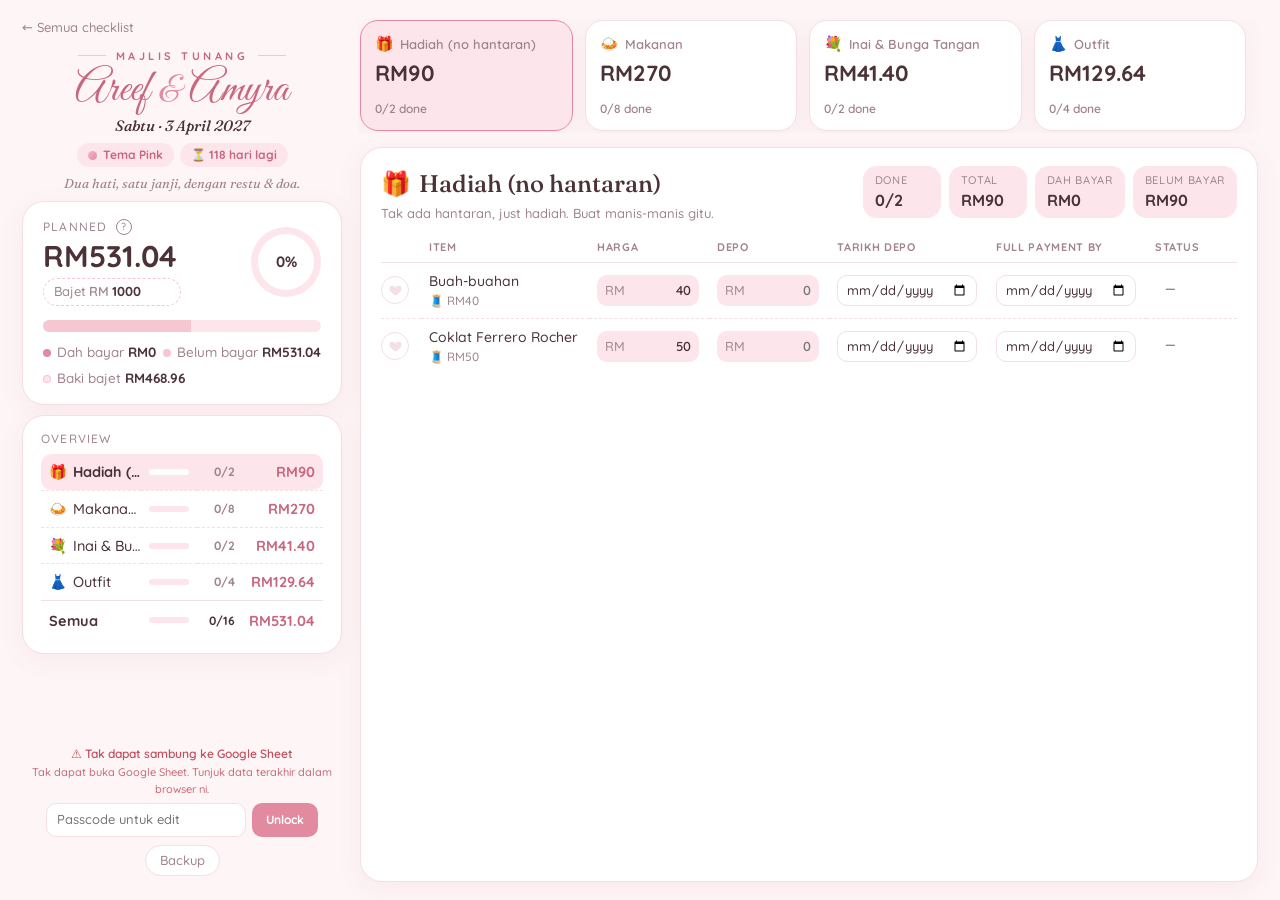
==== tunang.html @ 28b75dd6 "Engagement checklist with Google Sheets sync" ====
<!doctype html>
<html lang="ms">
<head>
  <meta charset="utf-8">
  <meta name="viewport" content="width=device-width, initial-scale=1">
  <title>Majlis Tunang · Areef &amp; Amyra ♡</title>
  <meta name="description" content="Checklist &amp; bajet majlis tunang Areef &amp; Amyra, 3 April 2027.">
  <link rel="icon" href="data:image/svg+xml,<svg xmlns='http://www.w3.org/2000/svg' viewBox='0 0 100 100'><text y='.9em' font-size='90'>💍</text></svg>">
  <link rel="preconnect" href="https://fonts.googleapis.com">
  <link rel="preconnect" href="https://fonts.gstatic.com" crossorigin>
  <link href="https://fonts.googleapis.com/css2?family=Fraunces:ital,wght@0,500;1,500&family=Great+Vibes&family=Quicksand:wght@500;600;700&display=swap" rel="stylesheet">
  <link rel="stylesheet" href="css/style.css">
</head>
<body>
  <main id="app"></main>
  <script src="data/tunang.js"></script>
  <script src="js/app.js"></script>
</body>
</html>
---- css/style.css ----
/* Soft pink, minimalist. Change --accent to match the outfit exactly. */
:root {
  --bg: #fdf5f6;
  --card: #ffffff;
  --ink: #4a3237;
  --muted: #a0848a;
  --line: #f3dfe4;
  --accent: #e28aa0;        /* dusty rose */
  --accent-deep: #c9677f;
  --accent-soft: #fce6ec;
  --planned: #f6c6d3;
  --danger: #c4505f;
  --warn: #c98a2e;
  --ok: #5f9b7a;
  --shadow: 0 6px 24px rgba(201, 103, 127, 0.08);
  color-scheme: light;
}
@media (prefers-color-scheme: dark) {
  :root:not([data-theme="light"]) {
    --bg: #1d1517; --card: #281d20; --ink: #f7e9ec; --muted: #b9989f;
    --line: #3b2a2f; --accent: #f0a1b4; --accent-deep: #f6b9c7;
    --accent-soft: #3d272d; --planned: #6b3c48; --danger: #f08a96;
    --warn: #e9b867; --ok: #8fcaa8;
    --shadow: none; color-scheme: dark;
  }
}

* { box-sizing: border-box; }
html { -webkit-text-size-adjust: 100%; }
body {
  margin: 0;
  background: var(--bg);
  color: var(--ink);
  font: 15px/1.5 "Quicksand", system-ui, sans-serif;
  font-weight: 500;
}
main { max-width: 560px; margin: 0 auto; padding: 20px 16px 48px; }
button, input { font: inherit; color: inherit; }
h1, h2 { font-family: "Fraunces", Georgia, serif; font-weight: 500; margin: 0; }

.back { color: var(--muted); text-decoration: none; font-size: 13px; }
.back:hover { color: var(--accent-deep); }

.hero { text-align: center; margin: 10px 0 16px; }
.kicker {
  margin: 0; color: var(--accent-deep); letter-spacing: .32em; font-size: 11px; font-weight: 700; text-transform: uppercase;
  display: flex; align-items: center; justify-content: center; gap: 10px;
}
.kicker::before, .kicker::after { content: ''; width: 28px; height: 1px; background: var(--planned); }
.hero h1 { font-size: 30px; font-style: italic; margin: 2px 0; }
.hero h1.couple {
  font: 400 46px/1.05 "Great Vibes", "Fraunces", cursive; font-style: normal; color: var(--accent-deep);
  margin: 4px 0 2px; letter-spacing: .01em;
}
.couple span { color: var(--accent); font-size: .8em; }
.when { margin: 0; font: italic 500 15px "Fraunces", Georgia, serif; color: var(--ink); }
.hero-pills { margin: 8px 0 0; display: flex; justify-content: center; gap: 6px; flex-wrap: wrap; }
.hero-pills span {
  display: inline-flex; align-items: center; gap: 6px; padding: 3px 11px; border-radius: 99px;
  font-size: 12px; font-weight: 700; background: var(--accent-soft); color: var(--accent-deep);
}
.pill-theme i { width: 9px; height: 9px; border-radius: 50%; background: linear-gradient(135deg, #f7b6c8, var(--accent)); }
.tagline { margin: 8px 0 0; color: var(--muted); font: italic 13px "Fraunces", Georgia, serif; }

.card {
  background: var(--card);
  border: 1px solid var(--line);
  border-radius: 22px;
  padding: 18px;
  margin-bottom: 14px;
  box-shadow: var(--shadow);
}
.label { margin: 0; color: var(--muted); font-size: 12px; text-transform: uppercase; letter-spacing: .1em; }
.emoji { margin-right: 8px; }

/* ---------- Budget ---------- */
.budget-top { display: flex; justify-content: space-between; align-items: center; gap: 12px; }
.big { margin: 2px 0 0; font-size: 26px; font-weight: 700; white-space: nowrap; }
.cap {
  display: inline-flex; align-items: center; gap: 3px; margin-top: 4px; padding: 3px 10px; cursor: text;
  border: 1px dashed var(--planned); border-radius: 99px; font-size: 13px; color: var(--muted); white-space: nowrap;
  transition: border-color .15s, background .15s;
}
.cap:hover { border-color: var(--accent); background: var(--accent-soft); }
.cap:focus-within { border: 1px solid var(--accent); background: var(--accent-soft); }
.cap span { font-weight: 600; }
.cap input {
  width: 58px; border: none; background: transparent; padding: 0; color: var(--ink); font-weight: 700;
  -moz-appearance: textfield;
}
.cap input::-webkit-inner-spin-button { -webkit-appearance: none; }
.cap input:focus { outline: none; }
.cap i { font-style: normal; color: var(--accent-deep); font-size: 12px; }
.help-btn {
  width: 16px; height: 16px; border-radius: 50%; border: 1px solid var(--muted); background: none; padding: 0;
  font-size: 10px; line-height: 1; color: var(--muted); cursor: pointer; vertical-align: 1px; margin-left: 4px;
}
.help-btn:hover, .help-btn[aria-expanded="true"] { border-color: var(--accent); color: #fff; background: var(--accent); }
.help { margin: 10px 0 0; padding: 10px 12px; border-radius: 12px; background: var(--accent-soft); font-size: 12px; display: grid; grid-template-columns: auto 1fr; gap: 3px 10px; }
.help[hidden] { display: none; }
.help dt { font-weight: 700; color: var(--ink); white-space: nowrap; }
.help dd { margin: 0; color: var(--muted); }
.ring {
  --p: 0;
  width: 64px; height: 64px; border-radius: 50%; flex: none;
  background: conic-gradient(var(--accent) calc(var(--p) * 1%), var(--accent-soft) 0);
  display: grid; place-items: center; transition: background .3s;
}
.ring span {
  width: 50px; height: 50px; border-radius: 50%; background: var(--card);
  display: grid; place-items: center; font-weight: 700; font-size: 14px;
}
.bar {
  display: flex; height: 10px; border-radius: 99px; overflow: hidden;
  background: var(--accent-soft); margin: 16px 0 10px;
}
.bar i { display: block; height: 100%; transition: width .35s ease; }
.bar i:first-child { background: var(--accent); }
.bar i:last-child { background: var(--planned); }
.legend { display: flex; justify-content: space-between; flex-wrap: wrap; gap: 6px; font-size: 13px; color: var(--muted); }
.legend b { color: var(--ink); }
.dot { display: inline-block; width: 8px; height: 8px; border-radius: 50%; margin-right: 6px; }
.dot.paid { background: var(--accent); }
.dot.planned { background: var(--planned); }
.dot.free { background: var(--accent-soft); box-shadow: inset 0 0 0 1px var(--planned); }
.legend em { font-style: normal; }
.budget.over .big, .budget.over [data-left], .budget.over [data-left-label] { color: var(--danger); }

.next-due {
  display: block; width: 100%; margin-top: 10px; padding: 7px 10px; border: none; border-radius: 12px;
  background: var(--accent-soft); color: var(--ink); font-size: 12.5px; text-align: left; cursor: pointer;
}
.next-due[hidden] { display: none; }
.next-due span, .next-due b { display: block; white-space: nowrap; overflow: hidden; text-overflow: ellipsis; }
.next-due b { font-size: 13.5px; color: var(--ink); }
.next-due.soon span { color: var(--warn); font-weight: 700; }
.next-due.overdue span { color: var(--danger); font-weight: 700; }
.due-dot { display: inline-block; width: 7px; height: 7px; border-radius: 50%; margin-left: 6px; vertical-align: middle; flex: none; }
.due-dot.soon { background: var(--warn); }
.due-dot.overdue { background: var(--danger); }

/* ---------- Overview table (left) ---------- */
.ov-head { display: flex; justify-content: space-between; align-items: center; margin-bottom: 6px; }
.add-cat {
  width: 26px; height: 26px; border-radius: 50%; padding: 0; line-height: 1; font-size: 16px; font-weight: 700; cursor: pointer;
  border: 1px dashed var(--accent); background: none; color: var(--accent-deep);
}
.add-cat:hover, .add-cat:focus-visible { background: var(--accent); color: #fff; border-style: solid; outline: none; }
.cat-form { display: flex; gap: 6px; margin-top: 8px; }
.cat-form[hidden] { display: none; }
.cat-form input {
  min-width: 0; border: 1px solid var(--line); border-radius: 10px; background: transparent;
  padding: 6px 10px; font-size: 14px;
}
.cat-form input[name="emoji"] { width: 44px; flex: none; text-align: center; padding: 6px 4px; }
.cat-form input[name="name"] { flex: 1; }
.cat-form input:focus { outline: none; border-color: var(--accent); }
.cat-form button { border: none; border-radius: 10px; background: var(--accent); color: #fff; font-weight: 700; padding: 0 12px; cursor: pointer; }
/* ✎ × sit in the mini-bar slot and swap in on hover/focus, so names keep their width */
.ov-act { display: none; justify-content: center; gap: 4px; }
@media (hover: hover) {
  .overview tbody tr:is(:hover, :focus-within, .editing) .ov-bar > span:first-child { display: none; }
  .overview tbody tr:is(:hover, :focus-within, .editing) .ov-act { display: flex; }
}
@media (hover: none) {            /* touch: no hover, so show the bar and ✎ × side by side */
  .overview .ov-bar { width: 112px; white-space: nowrap; }
  .overview tbody .ov-bar > span:first-child { display: inline-block; width: 36px; vertical-align: middle; }
  .overview tbody .ov-act { display: inline-flex; vertical-align: middle; margin-left: 4px; gap: 2px; }
  .overview tbody .ov-act button { width: 30px; height: 30px; font-size: 16px; }
}
.del-cat, .edit-cat {
  cursor: pointer; border: none; background: none; padding: 0 2px; font-size: 16px; line-height: 1; color: var(--muted);
  opacity: .6; transition: opacity .15s, color .15s;
}
.overview tbody tr:hover :is(.del-cat, .edit-cat), :is(.del-cat, .edit-cat):focus-visible { opacity: .8; }
.edit-cat { font-size: 13px; }
.edit-cat:hover { color: var(--accent-deep); opacity: 1; }
.edit-cat:focus-visible { outline: 2px solid var(--accent); border-radius: 4px; }
.overview tbody tr.editing td { background: var(--accent-soft); box-shadow: inset 0 0 0 0 var(--accent); }
.overview tbody tr.editing .ov-name { color: var(--accent-deep); }
.del-cat:hover { color: var(--danger); opacity: 1; }
.del-cat:focus-visible { outline: 2px solid var(--accent); border-radius: 4px; }
@media (hover: none) { .del-cat, .edit-cat { opacity: .5; } }
.overview table { width: 100%; border-collapse: collapse; font-size: 14px; table-layout: fixed; }
.overview td { padding: 7px 0; border-top: 1px dashed var(--line); vertical-align: middle; }
.overview tbody tr:first-child td { border-top: none; }
.overview tbody tr { cursor: pointer; }
.overview tbody tr td { transition: background .15s; }
.overview tbody tr:hover td, .overview tbody tr:focus-visible td { background: var(--accent-soft); }
.overview tbody tr.on td { background: var(--accent-soft); }
.overview tbody tr.on .ov-name { font-weight: 700; }
.overview tbody tr:focus-visible { outline: none; }
.overview tr td:first-child { padding-left: 8px; border-radius: 10px 0 0 10px; }
.overview tr td:last-child { padding-right: 8px; border-radius: 0 10px 10px 0; }
.ov-name { white-space: nowrap; overflow: hidden; text-overflow: ellipsis; }
.ov-name .emoji { margin-right: 6px; }
.ov-bar { width: 56px; padding: 0 8px !important; }
.ov-bar > span:first-child { display: block; height: 6px; border-radius: 99px; background: var(--accent-soft); overflow: hidden; }
.ov-bar i { display: block; height: 100%; width: 0; background: var(--accent); border-radius: 99px; transition: width .35s ease; }
.overview tbody tr:hover .ov-bar > span:first-child, .overview tbody tr.on .ov-bar > span:first-child { background: var(--card); }
.ov-count { color: var(--muted); font-size: 12px; font-weight: 700; text-align: right; white-space: nowrap; width: 38px; }
.ov-rm { text-align: right; font-weight: 700; color: var(--accent-deep); white-space: nowrap; width: 88px; }
.complete .ov-name { color: var(--muted); text-decoration: line-through; text-decoration-color: var(--accent); }
.complete .ov-count { color: var(--accent-deep); }
.theirs-row .ov-rm { color: var(--muted); }
.overview tfoot td { border-top: 1.5px solid var(--line); padding-top: 9px; font-weight: 700; background: var(--card); }
.overview tfoot .ov-count { color: var(--ink); }

/* ---------- KPI strip ---------- */
.kpis { overflow-x: auto; scrollbar-width: none; margin: 0 -2px 14px; padding: 2px; scroll-snap-type: x mandatory; }
.kpi { scroll-snap-align: start; }
.kpis::-webkit-scrollbar { display: none; }
.kpi-track { display: flex; width: max-content; }
.kpi-track > [aria-hidden] { display: none; }               /* the loop copy only shows while moving */
.kpis.moving { overflow: hidden; mask-image: linear-gradient(90deg, transparent, #000 24px, #000 calc(100% - 24px), transparent); }
.kpis.moving .kpi-track > [aria-hidden] { display: flex; }
.kpis.moving .kpi-track { animation: marquee var(--dur, 30s) linear infinite; }
.kpis.moving:hover .kpi-track, .kpis.moving:focus-within .kpi-track { animation-play-state: paused; }
@keyframes marquee { to { transform: translateX(-50%); } }
/* When every card fits, stop moving and stretch them to fill the row */
@media (min-width: 960px) and (min-height: 600px) {
  .kpis:not(.moving) .kpi-track { width: 100%; }
  .kpis:not(.moving) .kpi { flex: 1 1 0; min-width: 0; }
  .kpis:not(.moving) .kpi:last-child { margin-right: 0; }
}

.kpi {
  flex: none; width: 196px; margin-right: 12px; padding: 12px 14px;
  display: flex; flex-direction: column; gap: 4px; text-align: left; cursor: pointer;
  background: var(--card); border: 1px solid var(--line); border-radius: 18px; box-shadow: var(--shadow);
  transition: border-color .2s, transform .2s, background .2s;
}
.kpi:hover { transform: translateY(-2px); border-color: var(--planned); }
.kpi:focus-visible { outline: 2px solid var(--accent); outline-offset: 2px; }
.kpi.on { border-color: var(--accent); background: var(--accent-soft); }
.kpi.theirs { background: var(--accent-soft); border-color: transparent; }
.kpi.theirs.on { border-color: var(--accent); }
.kpi-top { display: flex; align-items: center; min-width: 0; font-size: 13px; color: var(--muted); font-weight: 600; }
.kpi-top .emoji { margin-right: 6px; font-size: 15px; }
.kpi-name { white-space: nowrap; overflow: hidden; text-overflow: ellipsis; }
.kpi-rm { font-size: 22px; font-weight: 700; line-height: 1.2; }
.kpi-bar { display: block; height: 6px; border-radius: 99px; background: var(--accent-soft); overflow: hidden; }
.kpi.on .kpi-bar, .kpi.theirs .kpi-bar { background: var(--card); }
.kpi-bar i { display: block; height: 100%; width: 0; background: var(--accent); border-radius: 99px; transition: width .35s ease; }
.kpi-foot { display: flex; justify-content: space-between; gap: 6px; font-size: 12px; color: var(--muted); font-weight: 600; }
.kpi.complete .kpi-foot span:first-child { color: var(--accent-deep); }

/* ---------- Detail panel ---------- */
.detail { padding: 18px 20px; }
.detail.flash { animation: flash .9s ease; }
@keyframes flash { 0%, 50% { box-shadow: 0 0 0 3px var(--planned); } 100% { box-shadow: var(--shadow); } }
.d-head { display: flex; justify-content: space-between; align-items: flex-start; gap: 16px; flex-wrap: wrap; margin-bottom: 10px; }
.d-head h2 { font-size: 24px; }
.tip { margin: 2px 0 0; color: var(--muted); font-size: 13px; }
.d-stats { display: flex; gap: 8px; flex-wrap: wrap; }
.d-stats span { background: var(--accent-soft); border-radius: 14px; padding: 6px 12px; display: flex; flex-direction: column; min-width: 78px; }
.d-stats small { font-size: 11px; color: var(--muted); text-transform: uppercase; letter-spacing: .06em; }
.d-stats b { font-size: 16px; }

.d-wrap { overflow: auto; scrollbar-width: thin; }
.d-table { width: 100%; border-collapse: collapse; font-size: 14px; }
.d-table th {
  text-align: left; font-size: 11px; font-weight: 700; color: var(--muted); text-transform: uppercase;
  letter-spacing: .06em; padding: 6px 8px; border-bottom: 1.5px solid var(--line);
  position: sticky; top: 0; background: var(--card); z-index: 1; white-space: nowrap;
}
.d-table td { padding: 8px; border-top: 1px dashed var(--line); vertical-align: middle; }
.d-table tbody tr:first-child td { border-top: none; }
.d-table tr.flash td { animation: rowflash 1.4s ease; }
@keyframes rowflash { 0%, 40% { background: var(--accent-soft); } 100% { background: transparent; } }
.d-table .ck { width: 40px; padding-left: 0; }
.d-name { min-width: 160px; }
.d-name .name { display: block; transition: color .2s; }
.d-name .sub { display: block; font-size: 12px; color: var(--muted); }
.done .name { color: var(--muted); text-decoration: line-through; text-decoration-color: var(--accent); }
.na { color: var(--muted); font-size: 12px; }
.na span { opacity: .6; }
.del-cell { width: 28px; text-align: right; }

.check {
  flex: none; width: 28px; height: 28px; border-radius: 50%;
  border: 1.5px solid var(--line); background: transparent; cursor: pointer;
  display: grid; place-items: center; padding: 0;
  transition: border-color .2s, background .2s;
}
.check svg { width: 15px; height: 15px; fill: var(--line); transition: fill .2s, transform .2s; }
.check:hover svg { fill: var(--planned); }
.done .check { background: var(--accent-soft); border-color: var(--accent); }
.done .check svg { fill: var(--accent); }
.check.pop svg { animation: pop .4s ease; }
@keyframes pop { 40% { transform: scale(1.45); } 100% { transform: scale(1); } }
.check:focus-visible, .del:focus-visible { outline: 2px solid var(--accent); outline-offset: 2px; }

.amt, .pax label {
  display: inline-flex; align-items: center; gap: 2px; white-space: nowrap;
  font-size: 13px; color: var(--muted);
  background: var(--accent-soft); border-radius: 10px; padding: 4px 8px;
}
.amt input, .pax input {
  border: none; background: transparent; width: 64px; text-align: right;
  color: var(--ink); font-weight: 600; padding: 2px 0;
  -moz-appearance: textfield;
}
.pax input { width: 34px; }
.amt input::-webkit-inner-spin-button, .pax input::-webkit-inner-spin-button { -webkit-appearance: none; }
.amt input:focus, .pax input:focus { outline: none; }
.amt:focus-within, .pax label:focus-within { box-shadow: 0 0 0 1.5px var(--accent); }
.pax { display: flex; align-items: center; gap: 6px; font-size: 13px; color: var(--muted); margin-top: 4px; }
.pax-total { white-space: nowrap; }

.date {
  border: 1px solid var(--line); border-radius: 10px; background: transparent; padding: 4px 8px;
  font-size: 13px; color: var(--ink); min-width: 0; width: 140px;
}
.date:focus { outline: none; border-color: var(--accent); }

.st-cell { white-space: nowrap; }
.st-cell small { display: block; font-size: 11.5px; color: var(--muted); margin-top: 2px; }
.chip { display: inline-block; font-size: 12px; font-weight: 700; padding: 2px 10px; border-radius: 99px; background: var(--accent-soft); color: var(--muted); }
.chip.paid { color: var(--ok); }
.chip.plan { color: var(--accent-deep); }
.chip.soon { background: var(--warn); color: #fff; }
.chip.overdue { background: var(--danger); color: #fff; }
.chip.none { background: none; }

.del {
  border: none; background: none; color: var(--muted);
  font-size: 18px; line-height: 1; cursor: pointer; padding: 4px; opacity: .35;
  transition: opacity .2s, color .2s;
}
.item:hover .del, .del:focus { opacity: 1; }
.del:hover { color: var(--danger); }
@media (hover: none) { .del { opacity: .55; } }

.add-item {
  display: block; width: 100%; margin-top: 10px; padding: 10px 14px; cursor: pointer; text-align: left;
  border: 1.5px dashed var(--planned); border-radius: 14px; background: transparent;
  color: var(--accent-deep); font-weight: 700; font-size: 14px; transition: background .2s, border-color .2s;
}
.add-item:hover, .add-item:focus-visible { background: var(--accent-soft); border-color: var(--accent); outline: none; }

/* ---------- Tambah item popup ---------- */
.item-dlg {
  border: 1px solid var(--line); border-radius: 24px; padding: 0; width: min(440px, calc(100vw - 32px));
  max-height: calc(100dvh - 32px); background: var(--card); color: var(--ink);
  box-shadow: 0 24px 70px rgba(120, 50, 70, .28);
}
.item-dlg::backdrop { background: rgba(74, 50, 55, .28); backdrop-filter: blur(3px); }
.item-dlg[open] { animation: dlgin .22s ease; }
@keyframes dlgin { from { opacity: 0; transform: translateY(8px) scale(.98); } }
.item-dlg form { padding: 20px 20px 0; display: flex; flex-direction: column; gap: 12px; }
.item-dlg .row2 { display: grid; grid-template-columns: 1fr 120px; gap: 8px; }
.item-dlg .row2:has([data-plain][hidden]) { grid-template-columns: 1fr; }
.item-dlg [data-plain][hidden] { display: none; }
.seg-fields.pax3 { grid-template-columns: minmax(0, 1fr) minmax(0, 1fr) auto; align-items: end; }
.seg-fields > label, .item-dlg .row2 > label { min-width: 0; }
.item-dlg input { width: 100%; }
.pax-calc { margin: 0; padding: 6px 12px; border-radius: 12px; background: var(--accent-soft); display: flex; flex-direction: column; min-width: 92px; }
.pax-calc small { font-size: 11px; color: var(--muted); font-weight: 600; }
.pax-calc b { font-size: 16px; color: var(--accent-deep); }
.item-dlg h3 { margin: 2px 0 0; font: 500 22px "Fraunces", Georgia, serif; }
.item-dlg section { display: flex; flex-direction: column; gap: 8px; padding: 12px 14px; border-radius: 16px; background: var(--bg); border: 1px solid var(--line); }
.step { margin: 0; display: flex; align-items: center; gap: 8px; font-weight: 700; font-size: 14px; }
.step span {
  width: 22px; height: 22px; border-radius: 50%; display: grid; place-items: center; flex: none;
  background: var(--accent); color: #fff; font-size: 12px;
}
.item-dlg label { display: flex; flex-direction: column; gap: 4px; font-size: 12.5px; color: var(--muted); font-weight: 600; }
.item-dlg input {
  border: 1px solid var(--line); border-radius: 12px; padding: 9px 12px; background: var(--card);
  font-size: 15px; color: var(--ink); min-width: 0;
}
.item-dlg input:focus { outline: none; border-color: var(--accent); }
.item-dlg input.bad { border-color: var(--danger); animation: shake .3s; }
@keyframes shake { 25% { transform: translateX(-4px); } 75% { transform: translateX(4px); } }
.seg { display: flex; gap: 4px; padding: 4px; border-radius: 12px; background: var(--accent-soft); }
.seg button {
  flex: 1; border: none; border-radius: 9px; padding: 7px 10px; cursor: pointer;
  background: transparent; color: var(--muted); font-weight: 700; font-size: 13px; transition: background .15s, color .15s;
}
.seg button.on { background: var(--card); color: var(--accent-deep); box-shadow: 0 1px 4px rgba(201, 103, 127, .18); }
.seg button:focus-visible { outline: 2px solid var(--accent); outline-offset: 1px; }
.seg-fields { display: grid; grid-template-columns: 1fr 1fr; gap: 8px; }
.seg-fields[hidden] { display: none; }
.seg-fields:has(> label:only-child) { grid-template-columns: 1fr; }
.dlg-baki { margin: -4px 0 0; font-size: 13px; font-weight: 700; color: var(--accent-deep); min-height: 1em; }
.dlg-actions {
  display: flex; justify-content: flex-end; gap: 8px; position: sticky; bottom: 0;
  margin: 0 -20px; padding: 12px 20px 16px; background: var(--card); border-top: 1px solid var(--line);
}
.dlg-actions button { border: none; border-radius: 12px; padding: 10px 16px; cursor: pointer; font-weight: 700; }
.dlg-actions .ghost { background: none; color: var(--muted); }
.dlg-actions .ghost:hover { color: var(--accent-deep); }
.dlg-actions .primary { background: var(--accent); color: #fff; }
.dlg-actions .primary:hover { background: var(--accent-deep); }

.foot { text-align: center; color: var(--muted); font-size: 13px; margin-top: 20px; }
/* Google Sheet sync status + unlock */
.sync { display: flex; flex-direction: column; align-items: center; gap: 1px; font-size: 12px; font-weight: 600; margin-bottom: 6px; }
.sync small { font-weight: 500; font-size: 11px; opacity: .85; }
.sync.saved { color: var(--ok); }
.sync.saving, .sync.loading { color: var(--accent-deep); }
.sync.error { color: var(--danger); }
.unlock { display: flex; gap: 6px; justify-content: center; margin: 0 0 8px; }
.unlock[hidden] { display: none; }
.unlock input {
  min-width: 0; flex: 1; max-width: 200px; border: 1px solid var(--line); border-radius: 10px; background: var(--card);
  padding: 6px 10px; font-size: 13px;
}
.unlock input:focus { outline: none; border-color: var(--accent); }
.unlock button { border: none; border-radius: 10px; background: var(--accent); color: #fff; font-weight: 700; padding: 0 14px; cursor: pointer; }
.unlock button:disabled { opacity: .6; }
.nudge { animation: shake .35s; }
.tools button[hidden] { display: none; }
/* view-only: everything readable, nothing editable */
.readonly .detail input, .readonly .cap input { pointer-events: none; }
.readonly .add-item, .readonly .add-cat, .readonly .ov-act, .readonly .del, .readonly .cap i,
.readonly [data-act="import"], .readonly [data-act="reset"] { display: none !important; }
.readonly .check { cursor: default; }
.empty { color: var(--muted); text-align: center; margin: 40px 0; }
.foot p { margin: 6px 0; }
.tools { display: flex; justify-content: center; gap: 8px; }
.tools button {
  border: 1px solid var(--line); background: var(--card); border-radius: 99px;
  padding: 5px 14px; cursor: pointer; font-size: 13px;
}
.tools button:hover { border-color: var(--accent); color: var(--accent-deep); }
.fine { font-size: 12px; }

/* ---------- Phones / narrow: table rows become little stacked blocks ---------- */
@media (max-width: 959px), (max-height: 599px) {
  .d-table thead { display: none; }
  .d-table, .d-table tbody { display: block; }
  .d-table tr {
    display: grid; grid-template-columns: 1fr 1fr; gap: 8px 10px; position: relative;
    padding: 12px 28px 12px 40px; border-top: 1px dashed var(--line);
  }
  .d-table tbody tr:first-child { border-top: none; }
  .d-table td { border: none; padding: 0; min-width: 0; }
  .d-table .ck { position: absolute; left: 0; top: 10px; width: auto; }
  .d-table .del-cell { position: absolute; right: 0; top: 10px; width: auto; }
  .d-name { grid-column: 1 / -1; min-width: 0; }
  .d-table td[data-label] { display: flex; flex-direction: column; align-items: flex-start; gap: 3px; }
  .d-table td[data-label]::before { content: attr(data-label); font-size: 10.5px; color: var(--muted); text-transform: uppercase; letter-spacing: .05em; }
  .d-table .na { display: none; }
  .d-table .amt { width: 100%; }
  .d-table .amt input { flex: 1; width: auto; min-width: 0; }
  .date { width: 100%; }
  .d-stats { width: 100%; }
  .d-stats span { min-width: 0; flex: 1; }
}

/* ---------- Desktop: one screen, nothing on the page scrolls ---------- */
@media (min-width: 960px) and (min-height: 600px) {
  body:has(.main) { height: 100vh; height: 100dvh; overflow: hidden; }
  #app {
    --z: 1; zoom: var(--z);
    max-width: 1500px; height: calc(100vh / var(--z)); height: calc(100dvh / var(--z)); padding: 18px 22px;
    display: grid; grid-template-columns: clamp(320px, 25vw, 400px) minmax(0, 1fr); gap: 18px;
  }
  .side { display: flex; flex-direction: column; gap: 10px; min-height: 0; }
  .side .card { margin: 0; }
  .side .hero { margin: 0; }
  .side .hero h1.couple { font-size: 44px; }
  .budget { padding: 16px 20px; }
  .big { font-size: 30px; line-height: 1.2; }
  .ring { width: 70px; height: 70px; }
  .ring span { width: 56px; height: 56px; font-size: 15px; }
  .bar { height: 12px; margin: 14px 0 10px; }
  .legend { font-size: 13.5px; }
  .overview { padding: 14px 18px; flex: 0 1 auto; min-height: 0; display: flex; flex-direction: column; }
  .overview table { font-size: 14.5px; }
  .ov-scroll { min-height: 0; overflow-y: auto; scrollbar-width: thin; }
  .overview tfoot td { position: sticky; bottom: 0; }
  .side .foot { margin-top: auto; font-size: 12px; }
  .side .fine { display: none; }

  .main { display: flex; flex-direction: column; min-height: 0; min-width: 0; }
  .kpis { flex: none; }
  .detail { margin: 0; flex: 1 1 auto; min-height: 0; display: flex; flex-direction: column; }
  .d-wrap { flex: 1 1 auto; min-height: 0; }
}
/* Short laptop screens: same layout, a bit tighter */
@media (min-width: 960px) and (min-height: 600px) and (max-height: 720px) {
  #app { padding-top: 12px; padding-bottom: 12px; }
  .side .tagline, .side .back { display: none; }
  .side .hero h1.couple { font-size: 38px; margin: 0; }
  .when { font-size: 14px; }
  .hero-pills { margin-top: 5px; }
  .budget { padding: 12px 18px; }
  .big { font-size: 26px; }
  .ring { width: 62px; height: 62px; }
  .ring span { width: 48px; height: 48px; font-size: 14px; }
  .bar { margin: 10px 0 8px; }
  .overview { padding: 12px 18px; }
  .overview td { padding: 5px 0; }
  .kpis { margin-bottom: 12px; }
  .kpi { padding: 10px 14px; gap: 3px; }
  .kpi-rm { font-size: 20px; }
  .detail { padding: 14px 18px; }
  .d-head h2 { font-size: 21px; }
  .d-table td { padding: 6px 8px; }
  .tools button { padding: 4px 12px; }
}
/* Bigger screens: scale everything up so it fills the screen */
@media (min-width: 1500px) and (min-height: 760px) { #app { --z: 1.15; } }
@media (min-width: 1750px) and (min-height: 880px) { #app { --z: 1.3; } }
@media (min-width: 2200px) and (min-height: 1100px) { #app { --z: 1.55; } }

/* ---------- Landing ---------- */
.picks { display: grid; gap: 12px; }
.pick {
  display: flex; align-items: center; gap: 14px; text-decoration: none; color: inherit;
  transition: transform .2s, border-color .2s;
}
a.pick:hover { transform: translateY(-2px); border-color: var(--accent); }
.pick .big-emoji { font-size: 30px; }
.pick h2 { font-size: 21px; }
.pick p { margin: 2px 0 0; color: var(--muted); font-size: 13px; }
.pick.soon { opacity: .55; }
.pill {
  margin-left: auto; font-size: 11px; font-weight: 700; color: var(--accent-deep);
  background: var(--accent-soft); padding: 3px 10px; border-radius: 99px; white-space: nowrap;
}
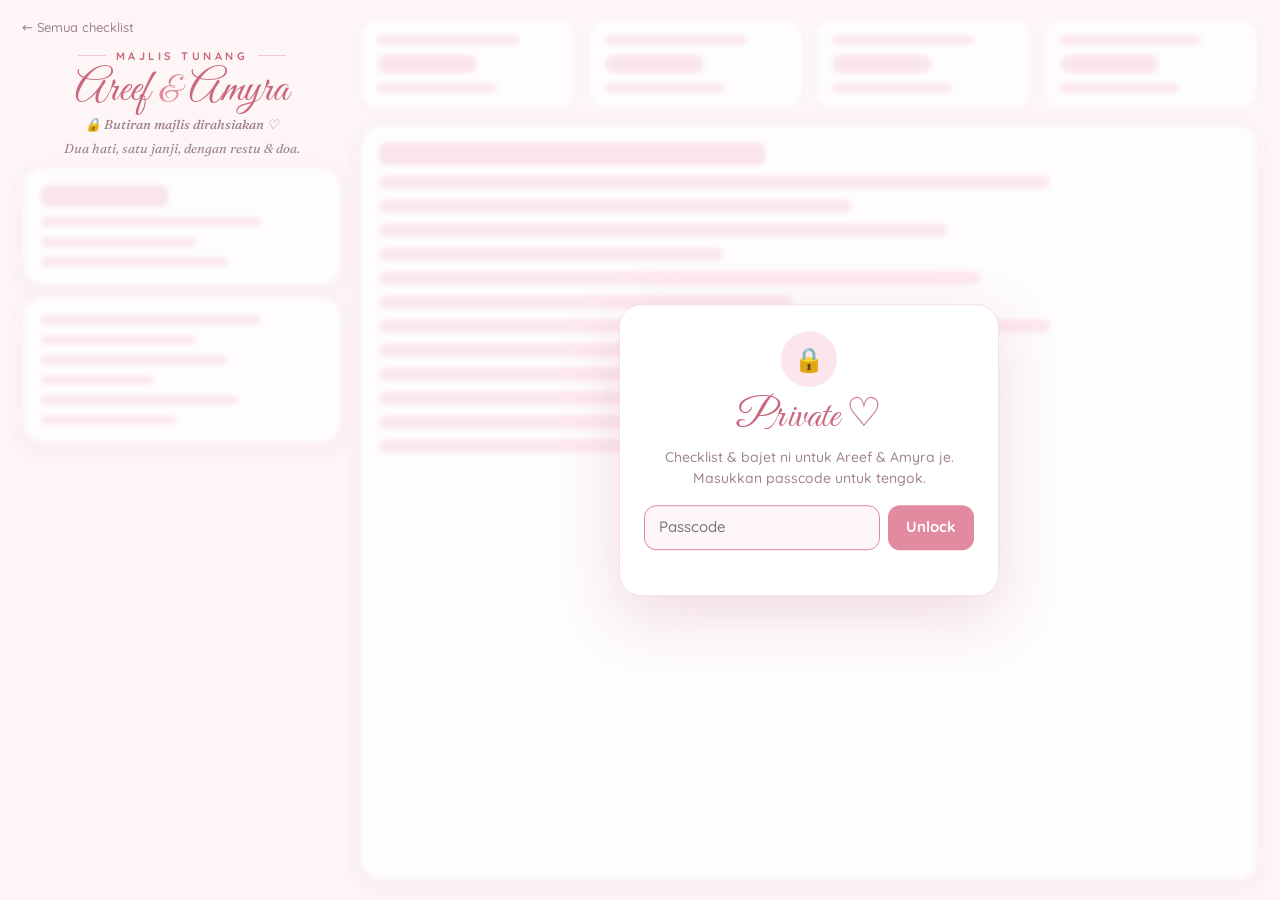
==== commit 061576d8: "Private mode: lock screen, date and theme in the Sheet" ====
--- a/tunang.html
+++ b/tunang.html
@@ -4,7 +4,7 @@
   <meta charset="utf-8">
   <meta name="viewport" content="width=device-width, initial-scale=1">
   <title>Majlis Tunang · Areef &amp; Amyra ♡</title>
-  <meta name="description" content="Checklist &amp; bajet majlis tunang Areef &amp; Amyra, 3 April 2027.">
+  <meta name="description" content="Checklist &amp; bajet majlis tunang Areef &amp; Amyra.">
   <link rel="icon" href="data:image/svg+xml,<svg xmlns='http://www.w3.org/2000/svg' viewBox='0 0 100 100'><text y='.9em' font-size='90'>💍</text></svg>">
   <link rel="preconnect" href="https://fonts.googleapis.com">
   <link rel="preconnect" href="https://fonts.gstatic.com" crossorigin>
--- a/css/style.css
+++ b/css/style.css
@@ -427,8 +427,53 @@
 .tools button:hover { border-color: var(--accent); color: var(--accent-deep); }
 .fine { font-size: 12px; }
 
+.when.secret { color: var(--muted); font-size: 13px; }
+.edit-event, .set-date { border: none; background: none; cursor: pointer; color: var(--accent-deep); font: 600 12px "Quicksand", sans-serif; padding: 0 2px; opacity: .6; }
+.edit-event:hover, .set-date:hover { opacity: 1; }
+.set-date { opacity: 1; border: 1px dashed var(--accent); border-radius: 99px; padding: 3px 12px; }
+.event-form { display: flex; gap: 6px; align-items: flex-end; justify-content: center; margin-top: 8px; flex-wrap: wrap; }
+.event-form[hidden] { display: none; }
+.event-form label { display: flex; flex-direction: column; gap: 2px; font-size: 11px; color: var(--muted); font-weight: 600; text-align: left; }
+.event-form input { border: 1px solid var(--line); border-radius: 10px; padding: 5px 8px; background: var(--card); font-size: 13px; width: 130px; }
+.event-form input[name="theme"] { width: 80px; }
+.event-form input:focus { outline: none; border-color: var(--accent); }
+.event-form button { border: none; border-radius: 10px; background: var(--accent); color: #fff; font-weight: 700; padding: 6px 12px; cursor: pointer; }
+
+/* ---------- Locked (private) screen ---------- */
+.skel { display: flex; flex-direction: column; gap: 10px; }
+.skel b { display: block; height: 22px; width: 45%; border-radius: 8px; background: var(--planned); opacity: .55; }
+.skel i, .skel-kpi i { display: block; height: 10px; border-radius: 99px; background: var(--accent-soft); }
+.skel-kpis { display: grid; grid-template-columns: repeat(4, 1fr); gap: 12px; margin-bottom: 14px; }
+.skel-kpi { display: flex; flex-direction: column; gap: 10px; padding: 16px; border-radius: 18px; background: var(--card); border: 1px solid var(--line); }
+.skel-kpi i:nth-child(2) { height: 18px; background: var(--planned); opacity: .5; }
+.skel-table i { height: 14px; }
+.skel-board, .side .skel { filter: blur(2px); opacity: .75; animation: shimmer 2.4s ease-in-out infinite; }
+@keyframes shimmer { 50% { opacity: .45; } }
+@media (prefers-reduced-motion: reduce) { .skel-board, .side .skel { animation: none; } }
+.locked-main { position: relative; }
+.lock-card {
+  width: min(380px, calc(100% - 32px)); margin: 0 auto 16px; text-align: center; padding: 26px 24px 22px;
+  box-shadow: 0 20px 60px rgba(201, 103, 127, .22); display: flex; flex-direction: column; align-items: center; gap: 8px;
+}
+.lock-ico { width: 56px; height: 56px; border-radius: 50%; display: grid; place-items: center; font-size: 24px; background: var(--accent-soft); }
+.lock-card h2 { font: 400 40px/1.1 "Great Vibes", "Fraunces", cursive; color: var(--accent-deep); }
+.lock-card p { margin: 0; color: var(--muted); font-size: 14px; }
+.lock-row { display: flex; gap: 8px; width: 100%; margin-top: 8px; }
+.lock-row input {
+  flex: 1; min-width: 0; border: 1px solid var(--line); border-radius: 12px; padding: 10px 14px;
+  background: var(--bg); font-size: 15px;
+}
+.lock-row input:focus { outline: none; border-color: var(--accent); }
+.lock-row button { border: none; border-radius: 12px; background: var(--accent); color: #fff; font-weight: 700; padding: 0 18px; cursor: pointer; }
+.lock-row button:hover { background: var(--accent-deep); }
+.lock-row button:disabled { opacity: .6; }
+.lock-msg { min-height: 1.2em; color: var(--danger); font-weight: 600; }
+
 /* ---------- Phones / narrow: table rows become little stacked blocks ---------- */
 @media (max-width: 959px), (max-height: 599px) {
+  .side .skel { display: none; }                         /* locked: passcode card right under the names */
+  .locked-main { display: flex; flex-direction: column; }
+  .locked-main .lock-card { order: -1; margin-top: 4px; }
   .d-table thead { display: none; }
   .d-table, .d-table tbody { display: block; }
   .d-table tr {
@@ -479,6 +524,9 @@
   .kpis { flex: none; }
   .detail { margin: 0; flex: 1 1 auto; min-height: 0; display: flex; flex-direction: column; }
   .d-wrap { flex: 1 1 auto; min-height: 0; }
+  .skel-board { display: flex; flex-direction: column; height: 100%; }
+  .skel-table { flex: 1; margin: 0; }
+  .lock-card { position: absolute; top: 50%; left: 50%; transform: translate(-50%, -50%); margin: 0; }
 }
 /* Short laptop screens: same layout, a bit tighter */
 @media (min-width: 960px) and (min-height: 600px) and (max-height: 720px) {
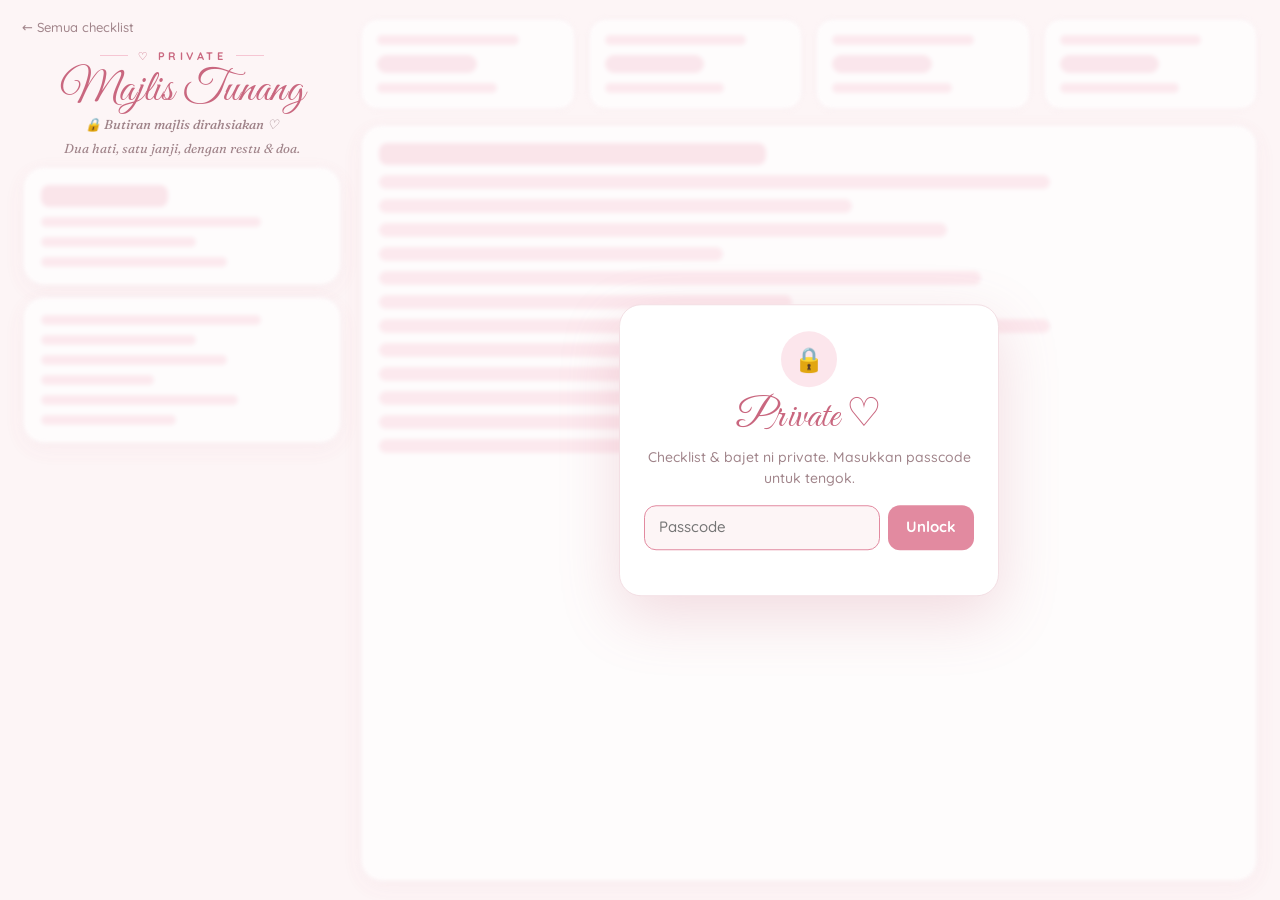
==== commit 3ffa456c: "Private mode: names, date and theme only after unlock" ====
--- a/tunang.html
+++ b/tunang.html
@@ -3,8 +3,8 @@
 <head>
   <meta charset="utf-8">
   <meta name="viewport" content="width=device-width, initial-scale=1">
-  <title>Majlis Tunang · Areef &amp; Amyra ♡</title>
-  <meta name="description" content="Checklist &amp; bajet majlis tunang Areef &amp; Amyra.">
+  <title>Majlis Tunang ♡</title>
+  <meta name="description" content="Checklist &amp; bajet majlis tunang.">
   <link rel="icon" href="data:image/svg+xml,<svg xmlns='http://www.w3.org/2000/svg' viewBox='0 0 100 100'><text y='.9em' font-size='90'>💍</text></svg>">
   <link rel="preconnect" href="https://fonts.googleapis.com">
   <link rel="preconnect" href="https://fonts.gstatic.com" crossorigin>
--- a/css/style.css
+++ b/css/style.css
@@ -436,6 +436,7 @@
 .event-form label { display: flex; flex-direction: column; gap: 2px; font-size: 11px; color: var(--muted); font-weight: 600; text-align: left; }
 .event-form input { border: 1px solid var(--line); border-radius: 10px; padding: 5px 8px; background: var(--card); font-size: 13px; width: 130px; }
 .event-form input[name="theme"] { width: 80px; }
+.event-form input[name="couple"] { width: 140px; }
 .event-form input:focus { outline: none; border-color: var(--accent); }
 .event-form button { border: none; border-radius: 10px; background: var(--accent); color: #fff; font-weight: 700; padding: 6px 12px; cursor: pointer; }
 
